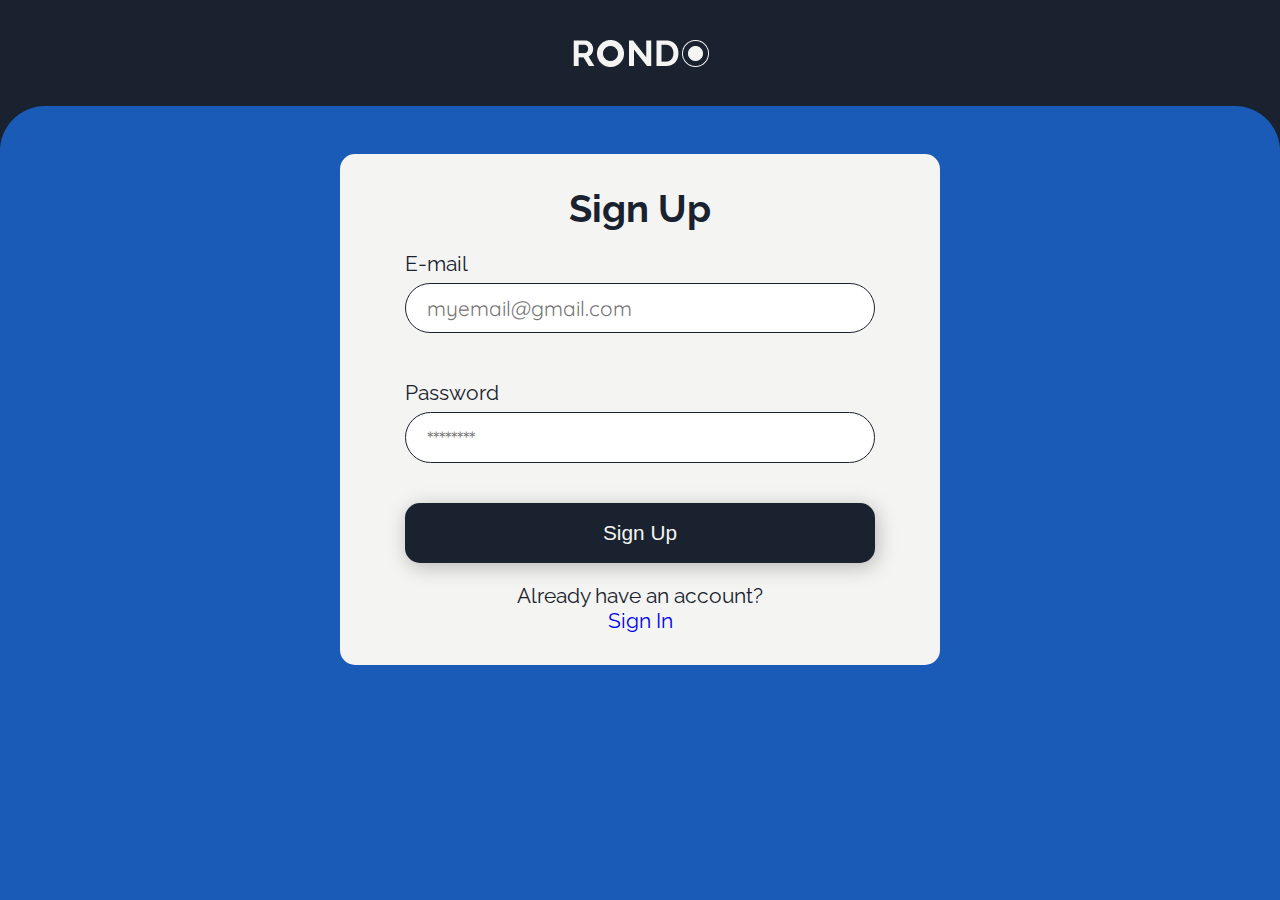
==== signup/index.html @ 7c0a0ce7 "Add html & css content" ====
<!DOCTYPE html>
<html lang="en">
  <head>
    <meta charset="UTF-8" />
    <meta http-equiv="X-UA-Compatible" content="IE=edge" />
    <meta name="viewport" content="width=device-width, initial-scale=1.0" />

    <link
      rel="icon"
      type="image/png"
      sizes="32x32"
      href="/assets/favicon-32.png"
    />

    <link rel="stylesheet" href="/style.css" />

    <title>RONDO | Sign Up</title>
  </head>
  <body>
    <header>
      <img class="logo" src="/assets/logo.png" alt="rondo logo" />
    </header>

    <section class="user-form">
      <div>
        <span>Sign Up</span>

        <form action="#">
          <div class="form-email">
            <label for="email">E-mail</label>
            <input
              id="email"
              type="email"
              name="email"
              placeholder="myemail@gmail.com"
              required
            />
            <p id="email-error"></p>
          </div>

          <div class="form-password">
            <label for="password">Password</label>
            <input
              id="password"
              type="password"
              name="password"
              placeholder="********"
              required
            />
          </div>

          <div class="form-button">
            <button type="submit">Sign Up</button>
          </div>
        </form>

        <div class="sign-up">
          <p>Already have an account?</p>
          <a href="/index.html">Sign In</a>
        </div>
      </div>
    </section>
  </body>
</html>
---- style.css ----
/* 
  -----------------------------------------------------------------------------
    GLOBAL
  -----------------------------------------------------------------------------
*/
@import url("https://fonts.googleapis.com/css2?family=Quicksand&family=Raleway:wght@400;700&display=swap");

:root {
  --global-leftright-padding: 4%;

  --font-size-xl: 2.4rem;
  --font-size-l: 1.8rem;
  --font-size-m: 1.3rem;

  --font-weight-medium: 400;
  --font-weight-bold: 700;

  --color-white: #f4f4f2;
  --color-blue: #1a5bb7;
  --color-very-dark-blue: #19222e;
}

html {
  box-sizing: border-box;
}

*,
*:before,
*:after {
  margin: 0;
  box-sizing: inherit;
}

body {
  font-family: "Raleway", "Segoe UI", sans-serif;
  overflow-x: hidden;
  background-color: var(--color-blue);
}

/* 
  -----------------------------------------------------------------------------
    HEADER
  -----------------------------------------------------------------------------
*/
header {
  padding: 5rem var(--global-leftright-padding);
  padding-top: 2rem;
  display: flex;
  align-items: center;
  justify-content: center;
  width: 100%;
  background-color: var(--color-very-dark-blue);
}

/* 
  -----------------------------------------------------------------------------
    FORM
  -----------------------------------------------------------------------------
*/
.user-form {
  padding: 3rem var(--global-leftright-padding);
  padding-bottom: 5rem;
  margin-top: -3rem;
  display: flex;
  flex-direction: column;
  align-items: center;
  gap: 8px;
  font-size: var(--font-size-m);
  border-radius: 45px 45px 0px 0px;
  background: var(--color-blue);
  color: var(--color-very-dark-blue);
}

.user-form > div {
  width: clamp(350px, 50vw, 600px);
  padding: 2rem 4rem;
  display: flex;
  flex-direction: column;
  align-items: center;
  gap: 20px;
  border-radius: 15px;
  background-color: var(--color-white);
}

.user-form > div > span {
  font-weight: var(--font-weight-bold);
  font-size: var(--font-size-xl);
}

form {
  display: flex;
  flex-direction: column;
  align-items: center;
  gap: 40px;
}

form > div {
  display: flex;
  flex-direction: column;
  align-items: center;
  gap: 7px;
}

form > div > label {
  width: 100%;
  font-weight: var(--font-weight-medium);
}

form > div > input {
  width: clamp(320px, 45vw, 470px);
  padding: 0.7rem 1.3rem;
  font-size: var(--font-size-body);
  font-family: "Quicksand", "Segoe UI", sans-serif;
  border: 1px solid var(--color-very-dark-blue);
  border-radius: 50px;
}

form > .form-button {
  width: 100%;
}

form > .form-button button {
  width: 100%;
  padding: 1rem 2rem;
  font-size: var(--font-size-m);
  border-radius: 15px;
  border-color: transparent;
  box-shadow: 2px 4px 20px rgba(0, 0, 0, 0.25);
  cursor: pointer;
  background-color: var(--color-very-dark-blue);
  color: var(--color-white);
}

/* 
  -----------------------------------------------------------------------------
    SIGN UP
  -----------------------------------------------------------------------------
*/
.sign-up {
  text-align: center;
}

.sign-up a {
  text-decoration: none;
}
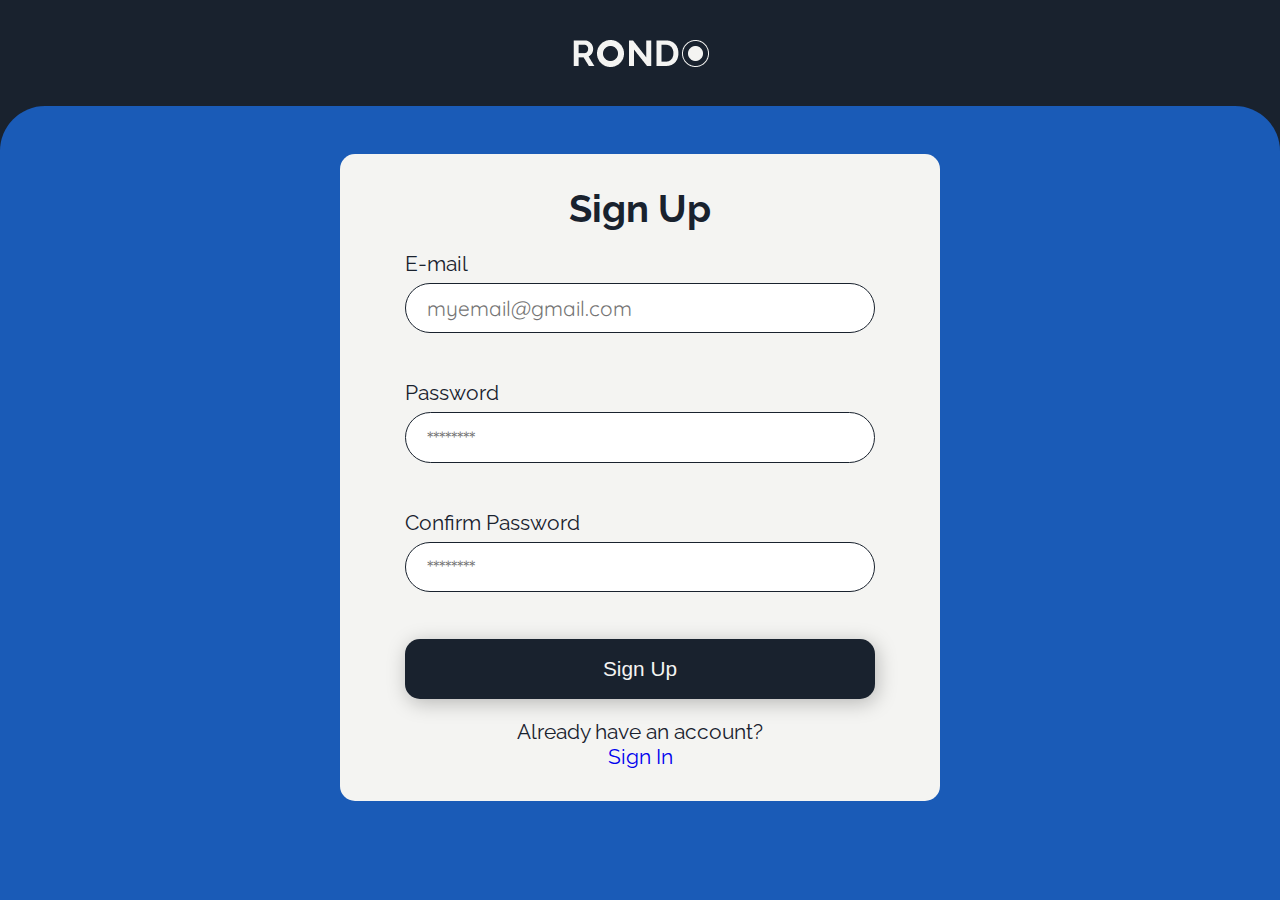
==== commit ada86b59: "Update html" ====
--- a/signup/index.html
+++ b/signup/index.html
@@ -25,7 +25,7 @@
       <div>
         <span>Sign Up</span>
 
-        <form action="#">
+        <form id="form" action="#">
           <div class="form-email">
             <label for="email">E-mail</label>
             <input
@@ -33,9 +33,8 @@
               type="email"
               name="email"
               placeholder="myemail@gmail.com"
-              required
             />
-            <p id="email-error"></p>
+            <p id="display-email" class="error"></p>
           </div>
 
           <div class="form-password">
@@ -45,8 +44,19 @@
               type="password"
               name="password"
               placeholder="********"
-              required
             />
+            <p id="display-password" class="error"></p>
+          </div>
+
+          <div class="form-password">
+            <label for="confirmPassword">Confirm Password</label>
+            <input
+              id="confirmPassword"
+              type="password"
+              name="confirmPassword"
+              placeholder="********"
+            />
+            <p id="display-confirmPassword" class="error"></p>
           </div>
 
           <div class="form-button">
@@ -60,5 +70,7 @@
         </div>
       </div>
     </section>
+
+    <script defer type="module" src="/signup/signup.js"></script>
   </body>
 </html>
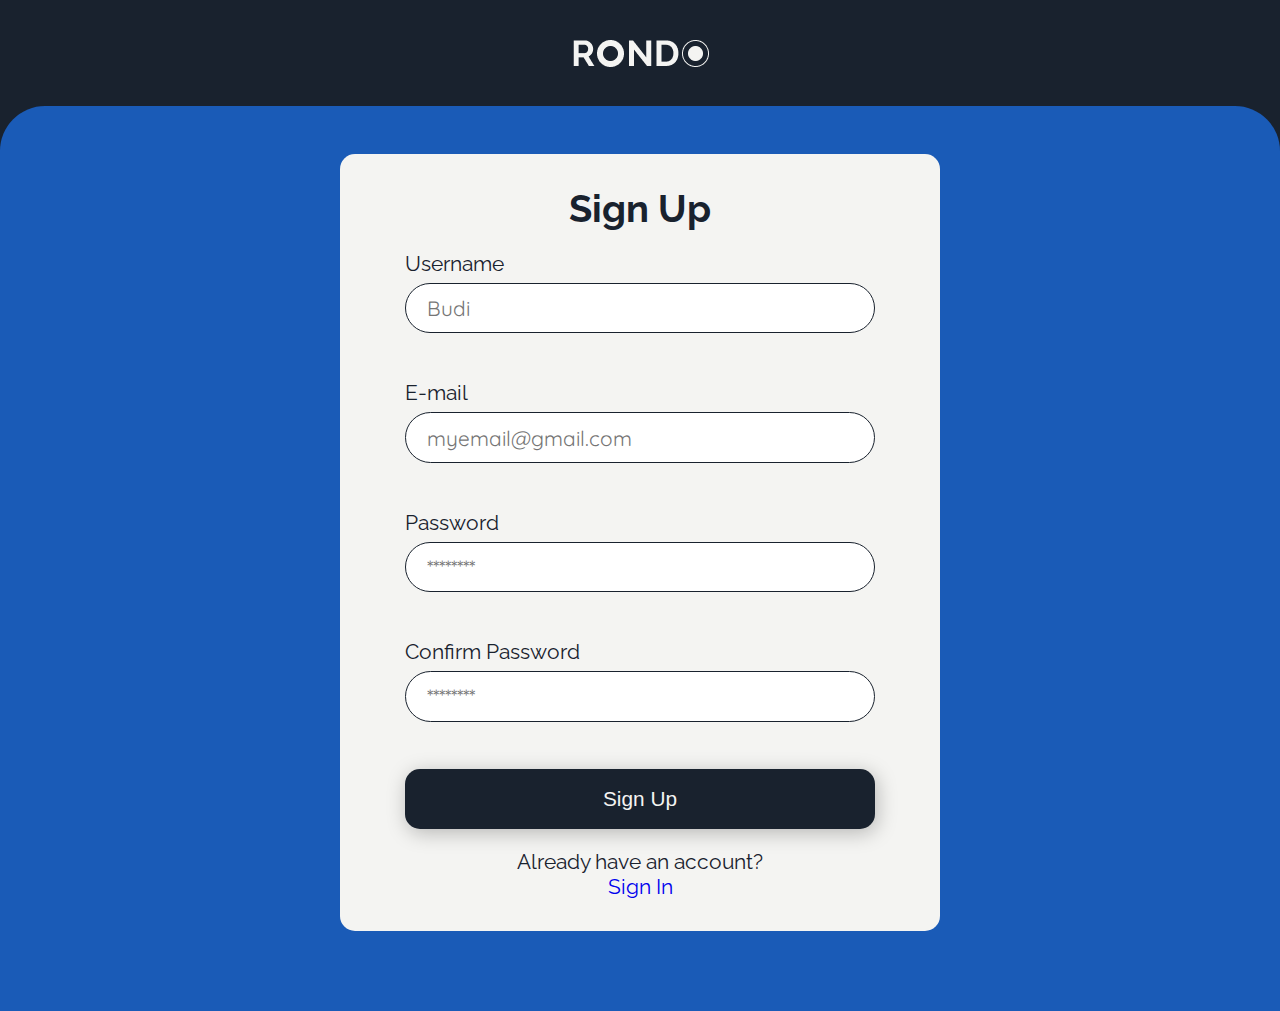
==== commit 60c84540: "Update sign in & sign up validation" ====
--- a/signup/index.html
+++ b/signup/index.html
@@ -26,6 +26,17 @@
         <span>Sign Up</span>
 
         <form id="form" action="#">
+          <div class="form-username">
+            <label for="username">Username</label>
+            <input
+              id="username"
+              type="text"
+              name="username"
+              placeholder="Budi"
+            />
+            <p id="display-username" class="display-text error"></p>
+          </div>
+
           <div class="form-email">
             <label for="email">E-mail</label>
             <input
@@ -34,7 +45,7 @@
               name="email"
               placeholder="myemail@gmail.com"
             />
-            <p id="display-email" class="error"></p>
+            <p id="display-email" class="display-text error"></p>
           </div>
 
           <div class="form-password">
@@ -45,7 +56,7 @@
               name="password"
               placeholder="********"
             />
-            <p id="display-password" class="error"></p>
+            <p id="display-password" class="display-text error"></p>
           </div>
 
           <div class="form-password">
@@ -56,7 +67,7 @@
               name="confirmPassword"
               placeholder="********"
             />
-            <p id="display-confirmPassword" class="error"></p>
+            <p id="display-confirmPassword" class="display-text error"></p>
           </div>
 
           <div class="form-button">
@@ -64,7 +75,7 @@
           </div>
         </form>
 
-        <div class="sign-up">
+        <div class="text-center">
           <p>Already have an account?</p>
           <a href="/index.html">Sign In</a>
         </div>
--- a/style.css
+++ b/style.css
@@ -115,6 +115,10 @@
   border-radius: 50px;
 }
 
+form > div > input:focus {
+  outline: 0;
+}
+
 form > .form-button {
   width: 100%;
 }
@@ -131,15 +135,29 @@
   color: var(--color-white);
 }
 
-/* 
-  -----------------------------------------------------------------------------
-    SIGN UP
-  -----------------------------------------------------------------------------
-*/
-.sign-up {
+.display-text {
+  width: 100%;
+  font-size: var(--font-size-body);
+}
+
+.error {
+  color: red;
+}
+
+.success {
+  color: green;
+}
+
+.text-center {
   text-align: center;
 }
 
-.sign-up a {
+/* 
+  -----------------------------------------------------------------------------
+    OPTIONAL LINK
+  -----------------------------------------------------------------------------
+*/
+
+.text-center a {
   text-decoration: none;
 }